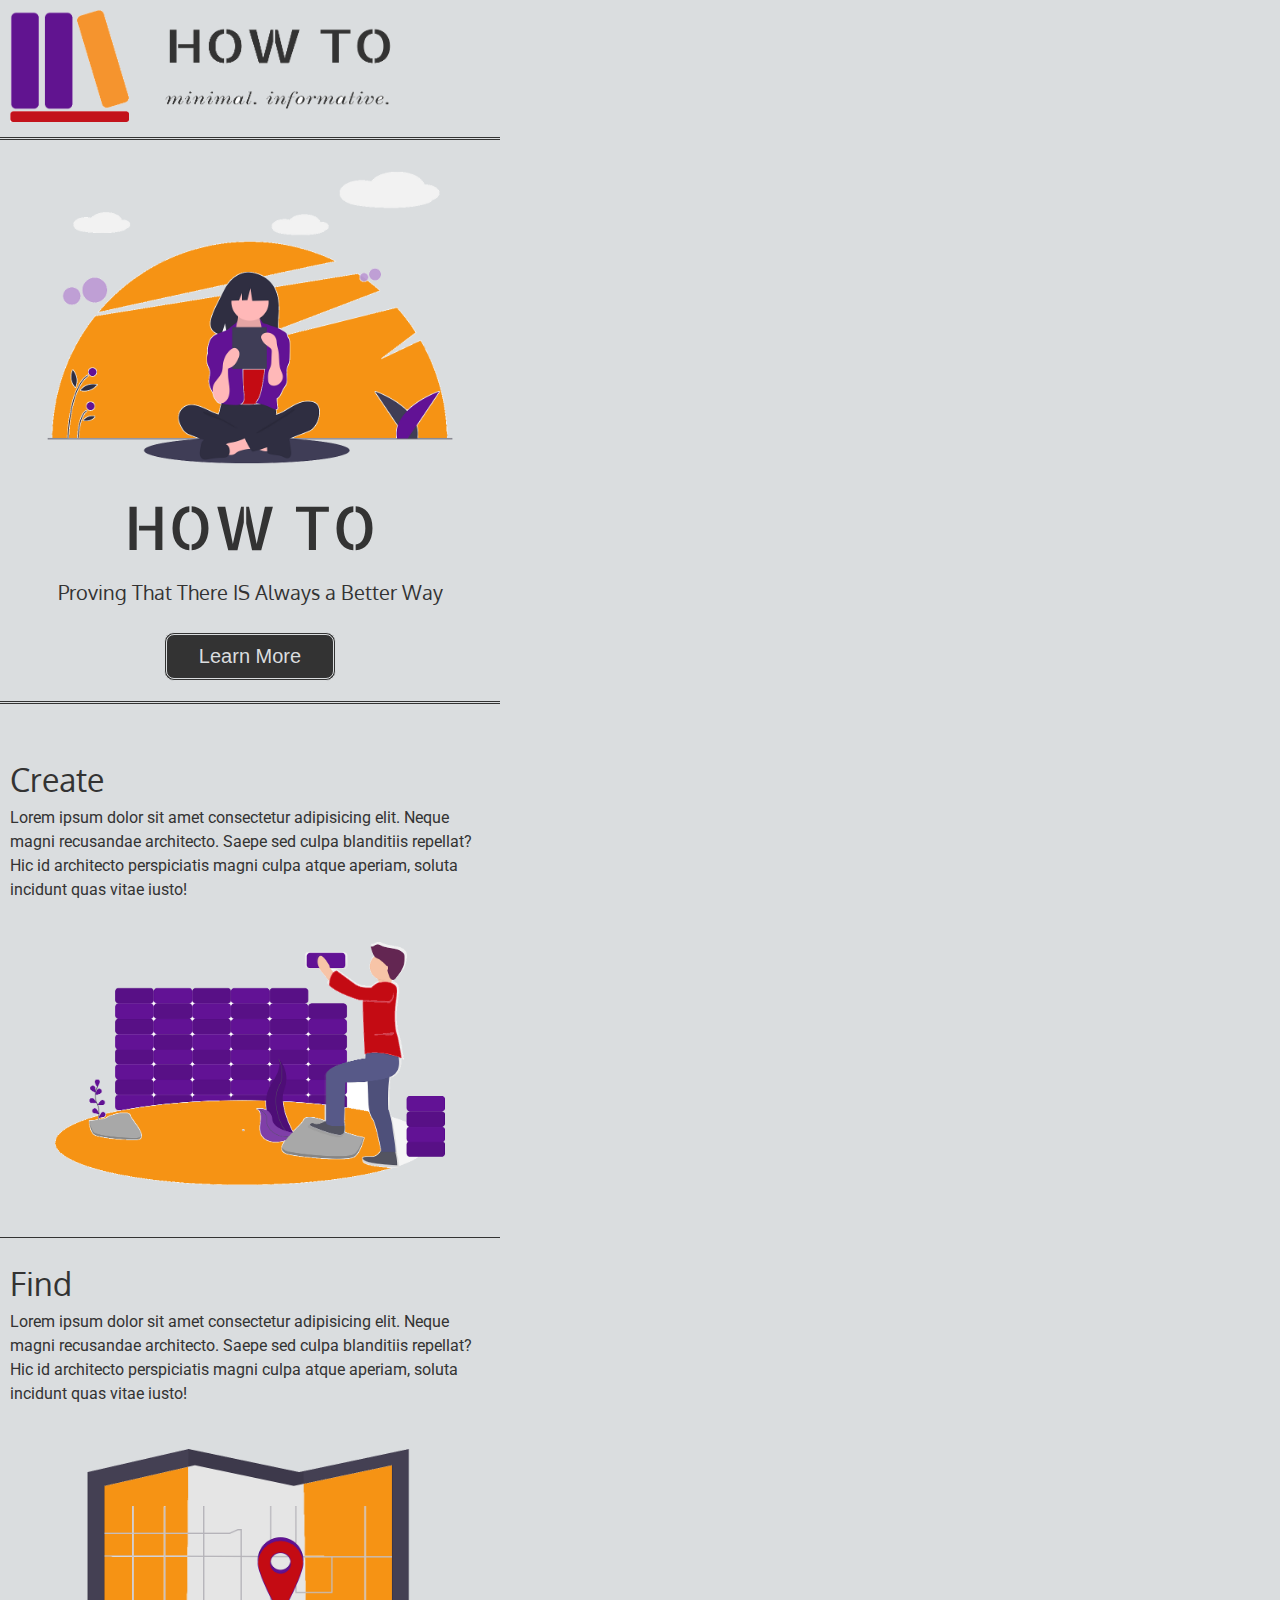
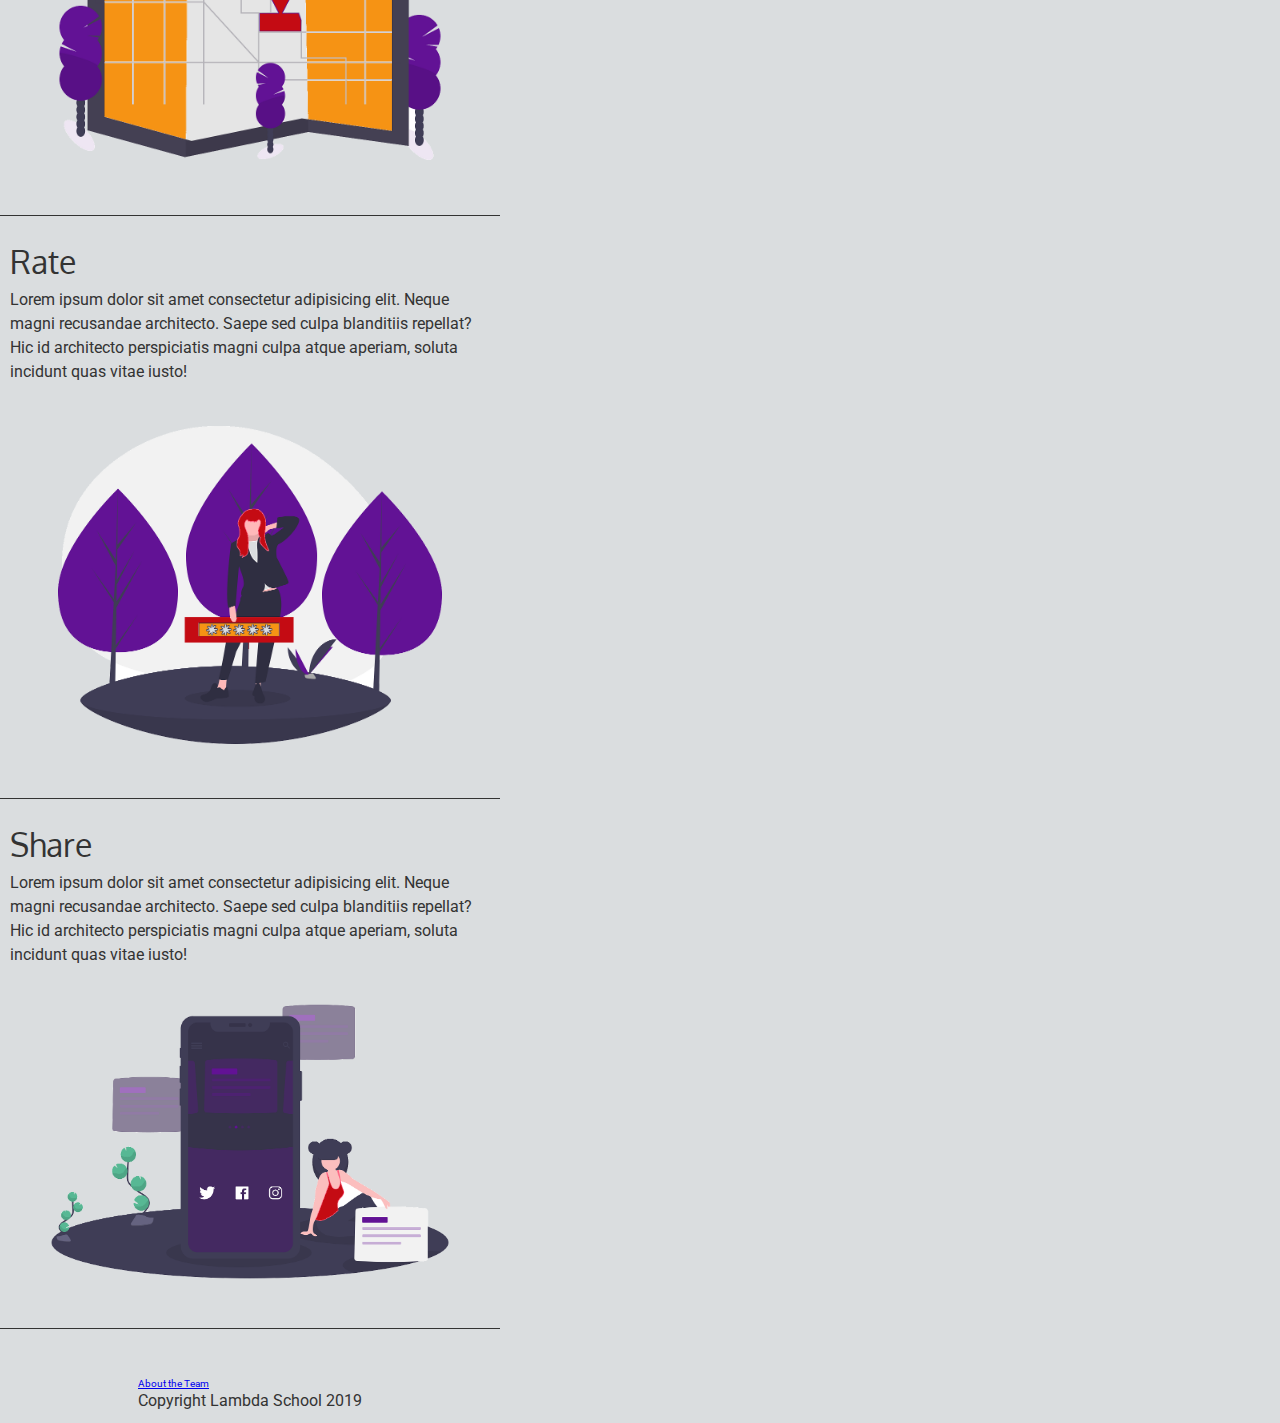
==== index.html @ 95d1538e "Styles added for home-page on mobile" ====
<!DOCTYPE html>
<html lang="en">
    <head>
    <!--General-->
    <meta charset="utf-8">
    <title>This is How To</title>
    <meta name="description" content>
    <meta name="author" content>
    <!--Media-->
    <meta name="viewport" content="width=device-width, initial-scale=1">
    <!--Fonts and Icons-->
    <link href="https://fonts.googleapis.com/css?family=Oxygen&display=swap" rel="stylesheet">
    <link href="https://fonts.googleapis.com/css?family=Roboto&display=swap" rel="stylesheet">
    <link href="https://fonts.googleapis.com/css?family=Allerta+Stencil&display=swap" rel="stylesheet">
    <link rel="stylesheet" href="https://use.fontawesome.com/releases/v5.7.0/css/all.css" integrity="sha384-lZN37f5QGtY3VHgisS14W3ExzMWZxybE1SJSEsQp9S+oqd12jhcu+A56Ebc1zFSJ" crossorigin="anonymous">
    <!--CSS-->
    <link rel="stylesheet" type="text/css" media="screen" href="CSS/index.css">
    <!--JavaScript-->
    <script src="Header/header.js" async></script>
    <script src="Footer/footer.js" async></script>
    <script src="Home-Page/home-page.js" async></script>
    </head>
    <body>
        <div class="container">
                <header>
                    <div class="nav-opener">
                        <img class="logo" src="Assets/HowTo Logo.png" alt="Header Logo">
                        <i class="fas fa-caret-down"></i>
                        <i class="fas fa-caret-up"></i>
                    </div>
                    <nav>
                        <a class="nav-link about-link" href="about.html">About</a>
                        <a class="nav-link log-in-link button" href="#">Log In</a>
                    </nav>
                </header>  
                <div class="cta-body">
                    <img class="background-img" src ="Assets/undraw_reading_0re1.png" alt="Main Image">
                    <div class="cta-content">
                        <h1>HOW TO</h1>
                        <h3>Proving That There IS Always a Better Way</h3>
                        <button class="cta-button">Learn More</button>
                    </div>
                </div>
                <section class="main-content">
                    <div class="info create">
                        <h2>Create</h2>
                        <p>Lorem ipsum dolor sit amet consectetur adipisicing elit. Neque magni recusandae architecto. 
                            Saepe sed culpa blanditiis repellat? Hic id architecto perspiciatis magni culpa atque aperiam, soluta incidunt quas vitae iusto!</p>
                        <img class="create-img" src="Assets/undraw_building_blocks_n0nc (1).png" alt="Create Image">
                    </div>
                    <div class="info find">
                        <h2>Find</h2>
                        <p>Lorem ipsum dolor sit amet consectetur adipisicing elit. Neque magni recusandae architecto. 
                            Saepe sed culpa blanditiis repellat? Hic id architecto perspiciatis magni culpa atque aperiam, soluta incidunt quas vitae iusto!</p>
                        <img class="find-img" src="Assets/undraw_map_1r69.png" alt="Find Image">
                    </div>
                    <div class="info rate">
                        <h2>Rate</h2>
                        <p>Lorem ipsum dolor sit amet consectetur adipisicing elit. Neque magni recusandae architecto. 
                            Saepe sed culpa blanditiis repellat? Hic id architecto perspiciatis magni culpa atque aperiam, soluta incidunt quas vitae iusto!</p>
                        <img class="rate-img" src="Assets/undraw_my_password_d6kg.png" alt="Rate Image">
                    </div>
                    <div class="info share">
                        <h2>Share</h2>
                        <p>Lorem ipsum dolor sit amet consectetur adipisicing elit. Neque magni recusandae architecto. 
                            Saepe sed culpa blanditiis repellat? Hic id architecto perspiciatis magni culpa atque aperiam, soluta incidunt quas vitae iusto!</p>
                        <img class="share-img" src="Assets/undraw_social_share_algy.png" alt="Share Image">
                    </div>
                </section>
                <footer>
                    <a class="footer-link" href="about.html">About the Team</a>
                    <p>Copyright Lambda School 2019</p>
                </footer>
        </div>
    </body>
</html>
---- CSS/index.css ----
/* http://meyerweb.com/eric/tools/css/reset/ 
   v2.0 | 20110126
   License: none (public domain)
*/
html,
body,
div,
span,
applet,
object,
iframe,
h1,
h2,
h3,
h4,
h5,
h6,
p,
blockquote,
pre,
a,
abbr,
acronym,
address,
big,
cite,
code,
del,
dfn,
em,
img,
ins,
kbd,
q,
s,
samp,
small,
strike,
strong,
sub,
sup,
tt,
var,
b,
u,
i,
center,
dl,
dt,
dd,
ol,
ul,
li,
fieldset,
form,
label,
legend,
table,
caption,
tbody,
tfoot,
thead,
tr,
th,
td,
article,
aside,
canvas,
details,
embed,
figure,
figcaption,
footer,
header,
hgroup,
menu,
nav,
output,
ruby,
section,
summary,
time,
mark,
audio,
video {
  margin: 0;
  padding: 0;
  border: 0;
  font-size: 100%;
  font: inherit;
  vertical-align: baseline;
}
/* HTML5 display-role reset for older browsers */
article,
aside,
details,
figcaption,
figure,
footer,
header,
hgroup,
menu,
nav,
section {
  display: block;
}
body {
  line-height: 1;
}
ol,
ul {
  list-style: none;
}
blockquote,
q {
  quotes: none;
}
blockquote:before,
blockquote:after,
q:before,
q:after {
  content: '';
  content: none;
}
table {
  border-collapse: collapse;
  border-spacing: 0;
}
.container {
  max-width: 500px;
  width: 100%;
  display: flex;
  justify-content: center;
  align-items: center;
  flex-flow: column nowrap;
  position: relative;
}
.container .cta-body {
  background-image: url(undraw_reading_0re1.png);
  background-repeat: no-repeat;
  background-position: right top;
  background-attachment: fixed;
}
.container .cta-body .background-img {
  width: 100%;
}
.container .cta-body .cta-content {
  display: flex;
  justify-content: center;
  align-items: center;
  flex-flow: column nowrap;
  padding-bottom: 20px;
  border-bottom: 3px double #333333;
}
.container .cta-body .cta-content h1 {
  padding-top: 0px;
  padding-bottom: 20px;
}
.container .cta-body .cta-content h3 {
  padding-top: 5px;
  padding-bottom: 30px;
}
.container .cta-body .cta-content .cta-button {
  background-color: #333333;
  color: #dadddf;
  border: 3px double #dadddf;
  border-radius: 10px;
  padding: 10px 32px;
  text-align: center;
  text-decoration: none;
  font-size: 2rem;
  -webkit-transition-duration: 0.4s;
  /* Safari */
  transition-duration: 0.4s;
  cursor: pointer;
}
.container .cta-body .cta-content .cta-button:hover {
  background-color: #dadddf;
  color: #333333;
  border: 3px double #333333;
}
.container .main-content {
  padding-top: 30px;
  padding-bottom: 50px;
}
.container .main-content .info {
  width: 100%;
  padding-left: 10px;
  padding-right: 10px;
  padding-top: 30px;
  padding-bottom: 20px;
  border-bottom: 1px solid #333333;
}
header {
  flex-flow: row nowrap;
  padding-top: 10px;
  padding-bottom: 5px;
  padding-left: 10px;
  padding-right: 10px;
  border-bottom: 3px double #333333;
}
header .nav-opener {
  padding-bottom: 5px;
}
header .nav-opener .logo {
  width: 80%;
}
header .nav-opener i {
  font-size: 3rem;
  position: relative;
  top: 5px;
  left: 10%;
  cursor: pointer;
}
header .nav-opener .fa-caret-up {
  display: none;
}
header .nav-opener .fa-caret-up--open {
  display: inline-block;
}
header .nav-link {
  display: none;
}
header .nav-link--open {
  display: flex;
  justify-content: center;
  align-items: center;
  flex-flow: column nowrap;
  width: 100%;
  margin: 0 auto;
  text-decoration: none;
  font-size: 2rem;
  padding-top: 10px;
  padding-bottom: 10px;
  border-top: 3px double #333333;
}
header .about-link {
  margin-top: 5px;
}
* {
  box-sizing: border-box;
}
html {
  font-size: 62.5%;
}
html,
body {
  font-family: 'Roboto', sans-serif;
  background-color: #dadddf;
  color: #333333;
}
h1 {
  font-family: 'Allerta Stencil', sans-serif;
}
h2,
h3,
h4,
h5 {
  font-family: 'Oxygen', sans-serif;
}
h1 {
  font-size: 6rem;
}
h2 {
  font-size: 3.2rem;
  padding-bottom: 10px;
}
h3 {
  font-size: 2rem;
}
h4 {
  font-size: 2.5rem;
  padding-bottom: 10px;
}
p {
  line-height: 1.5;
  font-size: 1.6rem;
  padding-bottom: 10px;
}
img {
  max-width: 100%;
  height: auto;
}
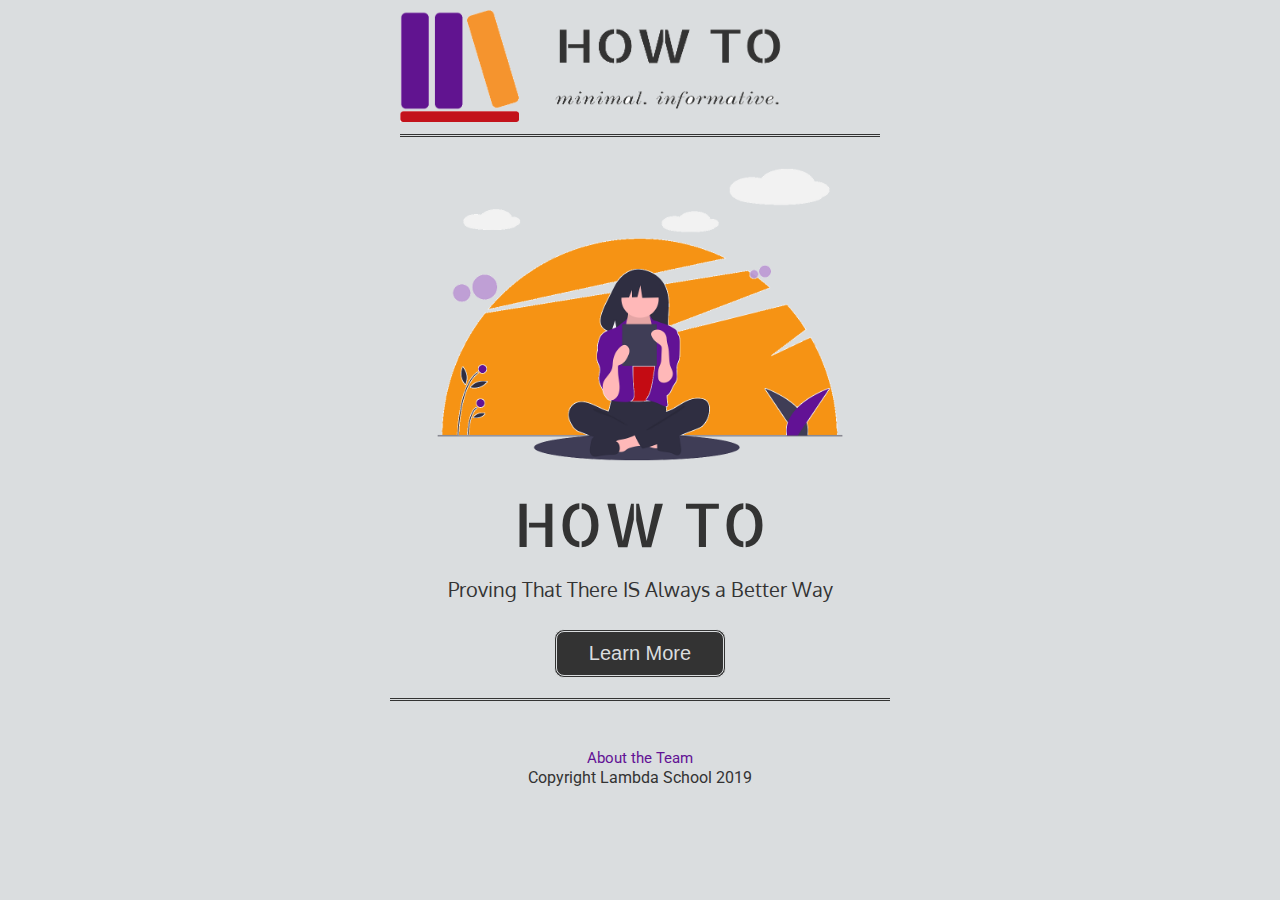
==== commit 847884ee: "button functionality" ====
--- a/index.html
+++ b/index.html
@@ -25,12 +25,12 @@
                 <header>
                     <div class="nav-opener">
                         <img class="logo" src="Assets/HowTo Logo.png" alt="Header Logo">
-                        <i class="fas fa-caret-down"></i>
+                        <i class="fas fa-caret-down caret-open"></i>
                         <i class="fas fa-caret-up"></i>
                     </div>
                     <nav>
                         <a class="nav-link about-link" href="about.html">About</a>
-                        <a class="nav-link log-in-link button" href="#">Log In</a>
+                        <a class="nav-link log-in-link button" href="https://tender-lamarr-7c3eda.netlify.com/">Log In</a>
                     </nav>
                 </header>  
                 <div class="cta-body">
--- a/CSS/index.css
+++ b/CSS/index.css
@@ -128,12 +128,12 @@
 }
 .container {
   max-width: 500px;
-  width: 100%;
+  width: 96%;
   display: flex;
   justify-content: center;
   align-items: center;
   flex-flow: column nowrap;
-  position: relative;
+  margin: 0 auto;
 }
 .container .cta-body {
   background-image: url(undraw_reading_0re1.png);
@@ -180,10 +180,17 @@
   border: 3px double #333333;
 }
 .container .main-content {
+  display: none;
+}
+.container .main-content--open {
+  display: flex;
+  justify-content: center;
+  align-items: center;
+  flex-flow: column wrap;
   padding-top: 30px;
   padding-bottom: 50px;
 }
-.container .main-content .info {
+.container .main-content--open .info {
   width: 100%;
   padding-left: 10px;
   padding-right: 10px;
@@ -191,16 +198,78 @@
   padding-bottom: 20px;
   border-bottom: 1px solid #333333;
 }
+.team-list {
+  display: flex;
+  justify-content: center;
+  align-items: center;
+  flex-flow: row wrap;
+  max-width: 500px;
+  width: 96%;
+  padding-bottom: 50px;
+}
+.team-list .development {
+  padding-top: 20px;
+  padding-bottom: 20px;
+}
+.team-list h2 {
+  text-align: center;
+  padding-bottom: 20px;
+  border-bottom: 3px double #333333;
+  margin-bottom: 20px;
+}
+.team-list .team-member {
+  display: flex;
+  justify-content: center;
+  align-items: center;
+  flex-flow: row nowrap;
+  padding-top: 20px;
+  padding-bottom: 20px;
+  border-bottom: 1px solid #333333;
+}
+.team-list .team-member .profile-text {
+  display: flex;
+  justify-content: center;
+  align-items: center;
+  flex-flow: row wrap;
+  width: 70%;
+}
+.team-list .team-member .profile-text h4,
+.team-list .team-member .profile-text p {
+  display: flex;
+  justify-content: center;
+  align-items: center;
+}
+.team-list .team-member .profile-pic {
+  width: 30%;
+  padding-top: 10px;
+  padding-bottom: 10px;
+  padding-left: 10px;
+  padding-right: 10px;
+  justify-content: flex-start;
+}
+.team-list .team-member p {
+  width: 75%;
+}
+.team-list .andy-profile {
+  border-bottom: 3px double #333333;
+}
+.team-list .git-link {
+  font-size: 4rem;
+  position: relative;
+  bottom: 30px;
+  left: 5%;
+  padding-right: 10px;
+}
 header {
   flex-flow: row nowrap;
   padding-top: 10px;
-  padding-bottom: 5px;
-  padding-left: 10px;
-  padding-right: 10px;
+  padding-bottom: 0px;
+  margin-left: 10px;
+  margin-right: 10px;
   border-bottom: 3px double #333333;
 }
 header .nav-opener {
-  padding-bottom: 5px;
+  padding-bottom: 10px;
 }
 header .nav-opener .logo {
   width: 80%;
@@ -215,7 +284,10 @@
 header .nav-opener .fa-caret-up {
   display: none;
 }
-header .nav-opener .fa-caret-up--open {
+header .nav-opener .fa-caret-down {
+  display: none;
+}
+header .nav-opener .caret-open {
   display: inline-block;
 }
 header .nav-link {
@@ -234,8 +306,17 @@
   padding-bottom: 10px;
   border-top: 3px double #333333;
 }
-header .about-link {
-  margin-top: 5px;
+footer {
+  display: flex;
+  justify-content: center;
+  align-items: center;
+  flex-flow: column nowrap;
+  margin-top: 50px;
+}
+footer .footer-link {
+  font-size: 1.5rem;
+  text-decoration: none;
+  color: #621295;
 }
 * {
   box-sizing: border-box;
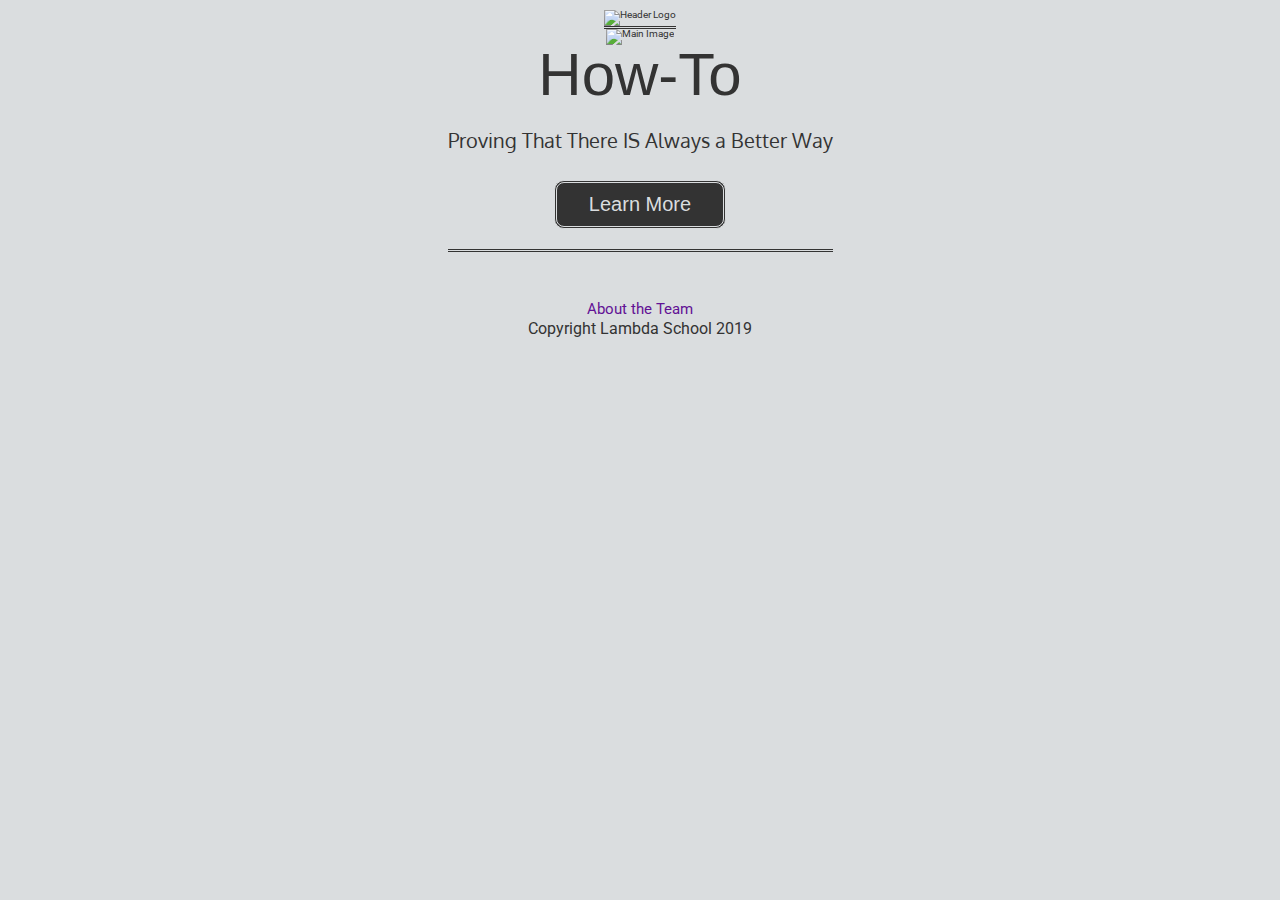
==== commit b3327196: "Merge pull request #1 from howto-pmltr/levi-thomas" ====
--- a/index.html
+++ b/index.html
@@ -3,7 +3,7 @@
     <head>
     <!--General-->
     <meta charset="utf-8">
-    <title>This is How To</title>
+    <title>This is How-To</title>
     <meta name="description" content>
     <meta name="author" content>
     <!--Media-->
@@ -11,7 +11,6 @@
     <!--Fonts and Icons-->
     <link href="https://fonts.googleapis.com/css?family=Oxygen&display=swap" rel="stylesheet">
     <link href="https://fonts.googleapis.com/css?family=Roboto&display=swap" rel="stylesheet">
-    <link href="https://fonts.googleapis.com/css?family=Allerta+Stencil&display=swap" rel="stylesheet">
     <link rel="stylesheet" href="https://use.fontawesome.com/releases/v5.7.0/css/all.css" integrity="sha384-lZN37f5QGtY3VHgisS14W3ExzMWZxybE1SJSEsQp9S+oqd12jhcu+A56Ebc1zFSJ" crossorigin="anonymous">
     <!--CSS-->
     <link rel="stylesheet" type="text/css" media="screen" href="CSS/index.css">
@@ -23,48 +22,44 @@
     <body>
         <div class="container">
                 <header>
-                    <div class="nav-opener">
-                        <img class="logo" src="Assets/HowTo Logo.png" alt="Header Logo">
-                        <i class="fas fa-caret-down caret-open"></i>
-                        <i class="fas fa-caret-up"></i>
-                    </div>
+                        <img class="logo" src="#" alt="Header Logo">
                     <nav>
-                        <a class="nav-link about-link" href="about.html">About</a>
-                        <a class="nav-link log-in-link button" href="https://tender-lamarr-7c3eda.netlify.com/">Log In</a>
+                        <a class="nav-link" href="about.html">About</a>
+                        <a class="nav-link button" href="#">Log In</a>
                     </nav>
                 </header>  
+                <img class="background-img" src ="#" alt="Main Image">
                 <div class="cta-body">
-                    <img class="background-img" src ="Assets/undraw_reading_0re1.png" alt="Main Image">
                     <div class="cta-content">
-                        <h1>HOW TO</h1>
+                        <h1>How-To</h1>
                         <h3>Proving That There IS Always a Better Way</h3>
                         <button class="cta-button">Learn More</button>
                     </div>
                 </div>
                 <section class="main-content">
-                    <div class="info create">
+                    <div class="create">
                         <h2>Create</h2>
                         <p>Lorem ipsum dolor sit amet consectetur adipisicing elit. Neque magni recusandae architecto. 
                             Saepe sed culpa blanditiis repellat? Hic id architecto perspiciatis magni culpa atque aperiam, soluta incidunt quas vitae iusto!</p>
-                        <img class="create-img" src="Assets/undraw_building_blocks_n0nc (1).png" alt="Create Image">
+                        <img class="create-img" src="#" alt="Create Image">
                     </div>
-                    <div class="info find">
+                    <div class="find">
                         <h2>Find</h2>
                         <p>Lorem ipsum dolor sit amet consectetur adipisicing elit. Neque magni recusandae architecto. 
                             Saepe sed culpa blanditiis repellat? Hic id architecto perspiciatis magni culpa atque aperiam, soluta incidunt quas vitae iusto!</p>
-                        <img class="find-img" src="Assets/undraw_map_1r69.png" alt="Find Image">
+                        <img class="find-img" src="#" alt="Find Image">
                     </div>
-                    <div class="info rate">
+                    <div class="rate">
                         <h2>Rate</h2>
                         <p>Lorem ipsum dolor sit amet consectetur adipisicing elit. Neque magni recusandae architecto. 
                             Saepe sed culpa blanditiis repellat? Hic id architecto perspiciatis magni culpa atque aperiam, soluta incidunt quas vitae iusto!</p>
-                        <img class="rate-img" src="Assets/undraw_my_password_d6kg.png" alt="Rate Image">
+                        <img class="rate-img" src="#" alt="Rate Image">
                     </div>
-                    <div class="info share">
+                    <div class="share">
                         <h2>Share</h2>
                         <p>Lorem ipsum dolor sit amet consectetur adipisicing elit. Neque magni recusandae architecto. 
                             Saepe sed culpa blanditiis repellat? Hic id architecto perspiciatis magni culpa atque aperiam, soluta incidunt quas vitae iusto!</p>
-                        <img class="share-img" src="Assets/undraw_social_share_algy.png" alt="Share Image">
+                        <img class="share-img" src="#" alt="Share Image">
                     </div>
                 </section>
                 <footer>
--- a/CSS/index.css
+++ b/CSS/index.css
@@ -215,11 +215,11 @@
   text-align: center;
   padding-bottom: 20px;
   border-bottom: 3px double #333333;
-  margin-bottom: 20px;
+  margin-bottom: 10px;
 }
 .team-list .team-member {
   display: flex;
-  justify-content: center;
+  justify-content: space-evenly;
   align-items: center;
   flex-flow: row nowrap;
   padding-top: 20px;
@@ -230,14 +230,8 @@
   display: flex;
   justify-content: center;
   align-items: center;
-  flex-flow: row wrap;
-  width: 70%;
-}
-.team-list .team-member .profile-text h4,
-.team-list .team-member .profile-text p {
-  display: flex;
-  justify-content: center;
-  align-items: center;
+  flex-flow: column wrap;
+  width: 60%;
 }
 .team-list .team-member .profile-pic {
   width: 30%;
@@ -247,18 +241,12 @@
   padding-right: 10px;
   justify-content: flex-start;
 }
-.team-list .team-member p {
-  width: 75%;
+.team-list .team-member .git-link {
+  font-size: 4rem;
+  padding-right: 10px;
 }
 .team-list .andy-profile {
   border-bottom: 3px double #333333;
-}
-.team-list .git-link {
-  font-size: 4rem;
-  position: relative;
-  bottom: 30px;
-  left: 5%;
-  padding-right: 10px;
 }
 header {
   flex-flow: row nowrap;
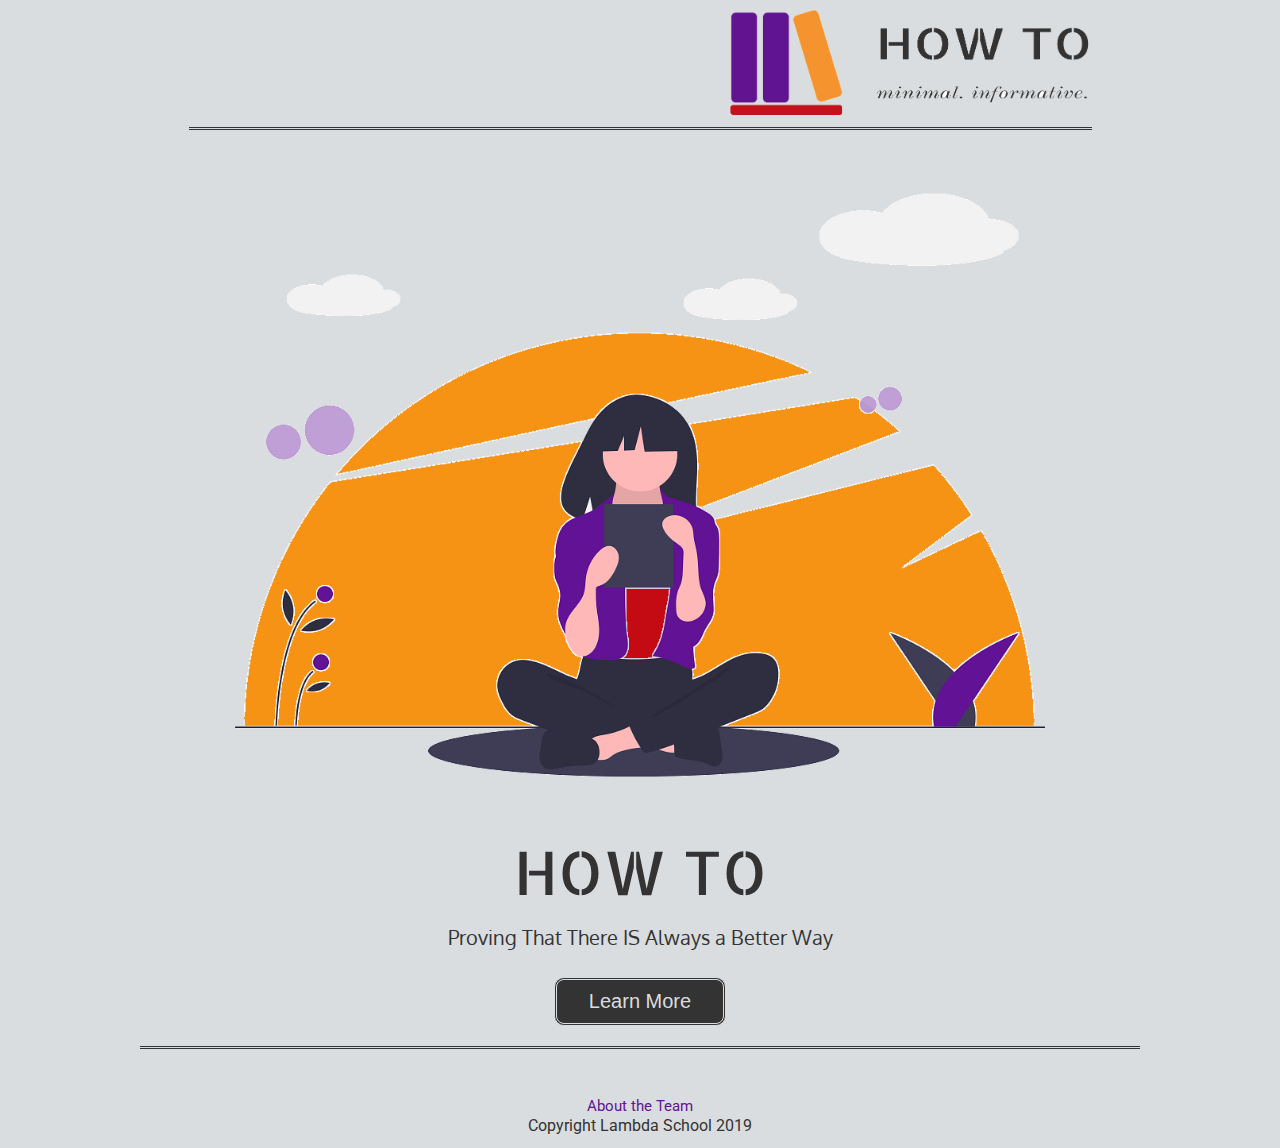
==== commit b3cfff26: "Desktop Queries added" ====
--- a/index.html
+++ b/index.html
@@ -3,7 +3,7 @@
     <head>
     <!--General-->
     <meta charset="utf-8">
-    <title>This is How-To</title>
+    <title>This is How To</title>
     <meta name="description" content>
     <meta name="author" content>
     <!--Media-->
@@ -11,6 +11,7 @@
     <!--Fonts and Icons-->
     <link href="https://fonts.googleapis.com/css?family=Oxygen&display=swap" rel="stylesheet">
     <link href="https://fonts.googleapis.com/css?family=Roboto&display=swap" rel="stylesheet">
+    <link href="https://fonts.googleapis.com/css?family=Allerta+Stencil&display=swap" rel="stylesheet">
     <link rel="stylesheet" href="https://use.fontawesome.com/releases/v5.7.0/css/all.css" integrity="sha384-lZN37f5QGtY3VHgisS14W3ExzMWZxybE1SJSEsQp9S+oqd12jhcu+A56Ebc1zFSJ" crossorigin="anonymous">
     <!--CSS-->
     <link rel="stylesheet" type="text/css" media="screen" href="CSS/index.css">
@@ -22,44 +23,63 @@
     <body>
         <div class="container">
                 <header>
-                        <img class="logo" src="#" alt="Header Logo">
+                    <div class="nav-opener">
+                        <a href="index.html"><img class="logo" src="Assets/HowTo Logo.png" alt="Header Logo"></a>
+                        <div class="header-icons">
+                        <i class="fas fa-bars "></i>
+                        <i class="fas fa-caret-down caret-open"></i>
+                        <i class="fas fa-caret-up"></i>
+                        </div>
+                    </div>
                     <nav>
-                        <a class="nav-link" href="about.html">About</a>
-                        <a class="nav-link button" href="#">Log In</a>
+                        <a class="nav-link about-link" href="about.html">About</a>
+                        <a class="nav-link log-in-link button" href="https://tender-lamarr-7c3eda.netlify.com/">Log In</a>
                     </nav>
                 </header>  
-                <img class="background-img" src ="#" alt="Main Image">
                 <div class="cta-body">
+                    <img class="background-img" src ="Assets/undraw_reading_0re1.png" alt="Main Image">
                     <div class="cta-content">
-                        <h1>How-To</h1>
+                        <h1>HOW TO</h1>
                         <h3>Proving That There IS Always a Better Way</h3>
                         <button class="cta-button">Learn More</button>
                     </div>
                 </div>
                 <section class="main-content">
-                    <div class="create">
+                    <div class="info create">
+                        <div class="info-text">
                         <h2>Create</h2>
                         <p>Lorem ipsum dolor sit amet consectetur adipisicing elit. Neque magni recusandae architecto. 
-                            Saepe sed culpa blanditiis repellat? Hic id architecto perspiciatis magni culpa atque aperiam, soluta incidunt quas vitae iusto!</p>
-                        <img class="create-img" src="#" alt="Create Image">
+                            Saepe sed culpa blanditiis repellat? Hic id architecto perspiciatis magni culpa atque aperiam, 
+                            soluta incidunt quas vitae iusto!</p>
+                        </div>
+                        <img class="create-img" src="Assets/undraw_building_blocks_n0nc (1).png" alt="Create Image">
                     </div>
-                    <div class="find">
+                    <div class="info find">
+                        <div class="info-text">
                         <h2>Find</h2>
                         <p>Lorem ipsum dolor sit amet consectetur adipisicing elit. Neque magni recusandae architecto. 
-                            Saepe sed culpa blanditiis repellat? Hic id architecto perspiciatis magni culpa atque aperiam, soluta incidunt quas vitae iusto!</p>
-                        <img class="find-img" src="#" alt="Find Image">
+                            Saepe sed culpa blanditiis repellat? Hic id architecto perspiciatis magni culpa atque aperiam, 
+                            soluta incidunt quas vitae iusto!</p>
+                        </div>
+                        <img class="find-img" src="Assets/undraw_map_1r69.png" alt="Find Image">
                     </div>
-                    <div class="rate">
+                    <div class="info rate">
+                        <div class="info-text">
                         <h2>Rate</h2>
                         <p>Lorem ipsum dolor sit amet consectetur adipisicing elit. Neque magni recusandae architecto. 
-                            Saepe sed culpa blanditiis repellat? Hic id architecto perspiciatis magni culpa atque aperiam, soluta incidunt quas vitae iusto!</p>
-                        <img class="rate-img" src="#" alt="Rate Image">
+                            Saepe sed culpa blanditiis repellat? Hic id architecto perspiciatis magni culpa atque aperiam, 
+                            soluta incidunt quas vitae iusto!</p>
+                        </div>
+                        <img class="rate-img" src="Assets/undraw_my_password_d6kg.png" alt="Rate Image">
                     </div>
-                    <div class="share">
+                    <div class="info share">
+                        <div class="info-text">
                         <h2>Share</h2>
                         <p>Lorem ipsum dolor sit amet consectetur adipisicing elit. Neque magni recusandae architecto. 
-                            Saepe sed culpa blanditiis repellat? Hic id architecto perspiciatis magni culpa atque aperiam, soluta incidunt quas vitae iusto!</p>
-                        <img class="share-img" src="#" alt="Share Image">
+                            Saepe sed culpa blanditiis repellat? Hic id architecto perspiciatis magni culpa atque aperiam, 
+                            soluta incidunt quas vitae iusto!</p>
+                        </div>
+                        <img class="share-img" src="Assets/undraw_social_share_algy.png" alt="Share Image">
                     </div>
                 </section>
                 <footer>
--- a/CSS/index.css
+++ b/CSS/index.css
@@ -135,6 +135,12 @@
   flex-flow: column nowrap;
   margin: 0 auto;
 }
+@media (min-width: 800px) {
+  .container {
+    max-width: 1000px;
+    width: 96%;
+  }
+}
 .container .cta-body {
   background-image: url(undraw_reading_0re1.png);
   background-repeat: no-repeat;
@@ -198,6 +204,30 @@
   padding-bottom: 20px;
   border-bottom: 1px solid #333333;
 }
+@media (min-width: 800px) {
+  .container .main-content--open .info {
+    display: flex;
+    justify-content: space-evenly;
+    align-items: center;
+    flex-flow: row nowrap;
+  }
+  .container .main-content--open .info img {
+    width: 50%;
+  }
+}
+@media (min-width: 800px) {
+  .container .main-content--open {
+    flex-flow: row wrap;
+  }
+  .container .main-content--open .find,
+  .container .main-content--open .share {
+    flex-direction: row-reverse;
+  }
+  .container .main-content--open h2,
+  .container .main-content--open p {
+    text-align: center;
+  }
+}
 .team-list {
   display: flex;
   justify-content: center;
@@ -207,6 +237,16 @@
   width: 96%;
   padding-bottom: 50px;
 }
+@media (min-width: 800px) {
+  .team-list {
+    max-width: 1000px;
+    width: 96%;
+    display: flex;
+    justify-content: space-evenly;
+    align-items: center;
+    flex-flow: row nowrap;
+  }
+}
 .team-list .development {
   padding-top: 20px;
   padding-bottom: 20px;
@@ -248,8 +288,16 @@
 .team-list .andy-profile {
   border-bottom: 3px double #333333;
 }
+@media (min-width: 800px) {
+  .team-list .andy-profile {
+    border-bottom: 1px solid #333333;
+  }
+}
 header {
-  flex-flow: row nowrap;
+  display: flex;
+  justify-content: center;
+  align-items: center;
+  flex-flow: column nowrap;
   padding-top: 10px;
   padding-bottom: 0px;
   margin-left: 10px;
@@ -258,16 +306,58 @@
 }
 header .nav-opener {
   padding-bottom: 10px;
+  display: flex;
+  justify-content: space-evenly;
+  align-items: center;
+  flex-flow: row nowrap;
+}
+@media (min-width: 800px) {
+  header .nav-opener {
+    display: flex;
+    justify-content: space-between;
+    align-items: center;
+    flex-direction: row-reverse;
+  }
+}
+@media (min-width: 800px) {
+  header .nav-opener a {
+    width: 40%;
+  }
 }
 header .nav-opener .logo {
   width: 80%;
 }
+@media (min-width: 800px) {
+  header .nav-opener .logo {
+    width: 100%;
+    align-self: flex-start;
+  }
+}
 header .nav-opener i {
-  font-size: 3rem;
-  position: relative;
-  top: 5px;
-  left: 10%;
+  font-size: 3.5rem;
+  display: flex;
+  justify-content: space-evenly;
+  align-items: center;
+  flex-flow: row nowrap;
   cursor: pointer;
+}
+@media (min-width: 800px) {
+  header .nav-opener .header-icons {
+    display: flex;
+    justify-content: center;
+    align-items: center;
+    flex-flow: column wrap;
+    padding-left: 5%;
+    padding-top: 20px;
+  }
+}
+header .nav-opener .fa-bars {
+  display: none;
+}
+@media (min-width: 800px) {
+  header .nav-opener .fa-bars {
+    display: flex;
+  }
 }
 header .nav-opener .fa-caret-up {
   display: none;
@@ -276,16 +366,26 @@
   display: none;
 }
 header .nav-opener .caret-open {
-  display: inline-block;
-}
-header .nav-link {
+  display: flex;
+}
+header nav {
+  max-width: 500px;
+  width: 100%;
+}
+@media (min-width: 800px) {
+  header nav {
+    max-width: 1000px;
+    width: 100%;
+  }
+}
+header nav .nav-link {
   display: none;
 }
-header .nav-link--open {
-  display: flex;
-  justify-content: center;
-  align-items: center;
-  flex-flow: column nowrap;
+header nav .nav-link--open {
+  display: flex;
+  justify-content: space-evenly;
+  align-items: center;
+  flex-flow: column wrap;
   width: 100%;
   margin: 0 auto;
   text-decoration: none;
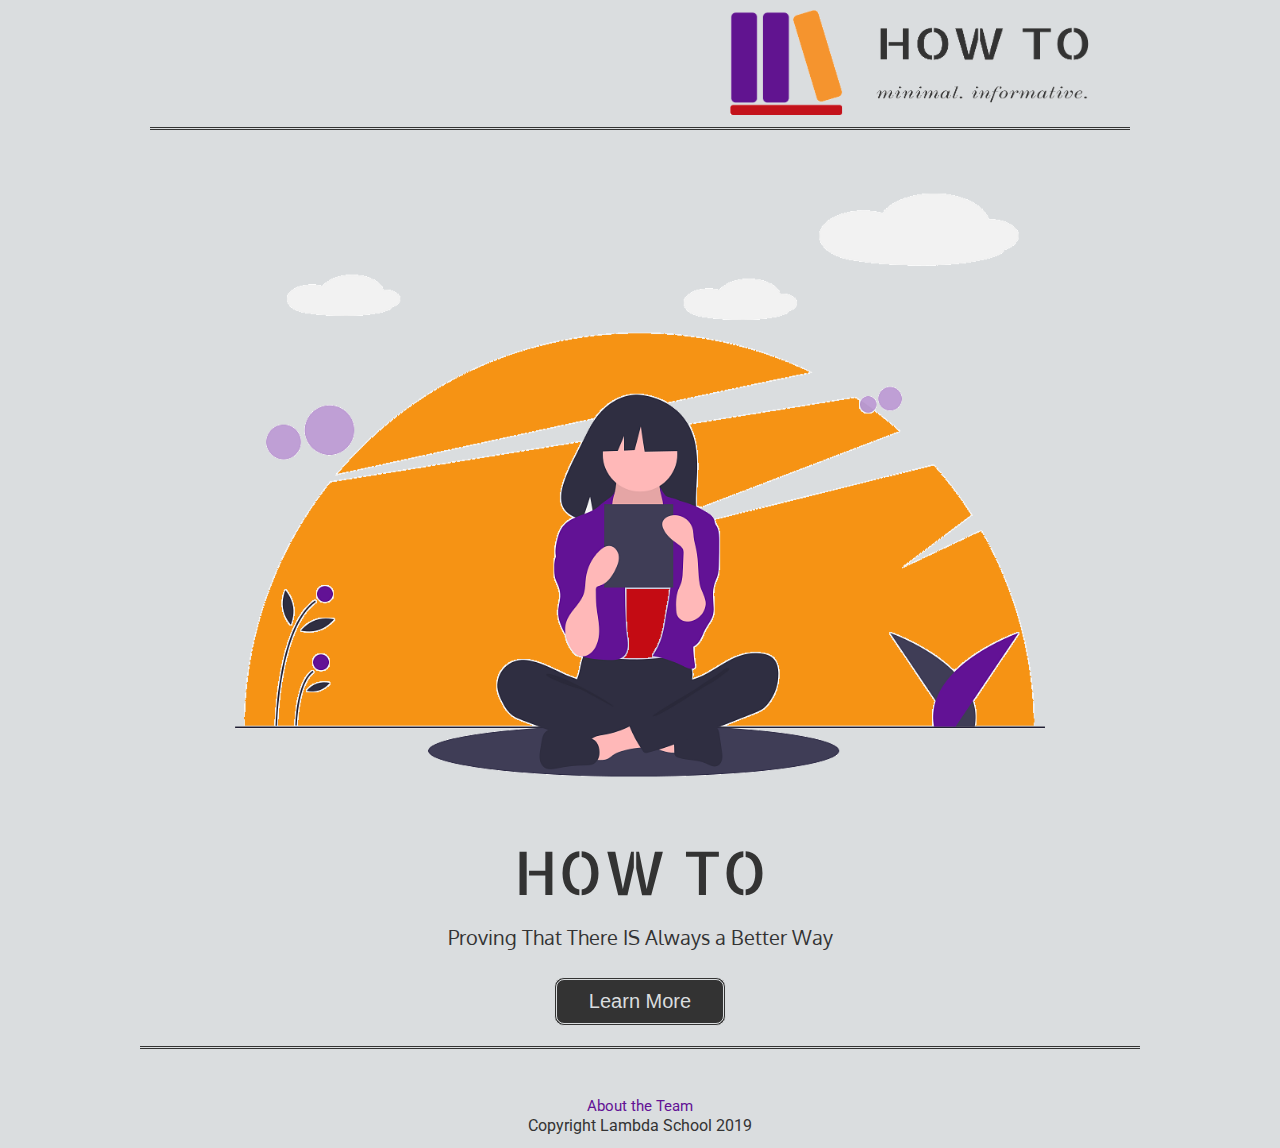
==== commit b6d54bc3: "all Styles and Desktop Queries complete" ====
--- a/index.html
+++ b/index.html
@@ -26,9 +26,11 @@
                     <div class="nav-opener">
                         <a href="index.html"><img class="logo" src="Assets/HowTo Logo.png" alt="Header Logo"></a>
                         <div class="header-icons">
-                        <i class="fas fa-bars "></i>
+                        <i class="fas fa-bars"></i>
+                        <div id="shown-icon">
                         <i class="fas fa-caret-down caret-open"></i>
                         <i class="fas fa-caret-up"></i>
+                        </div>
                         </div>
                     </div>
                     <nav>
@@ -48,36 +50,39 @@
                     <div class="info create">
                         <div class="info-text">
                         <h2>Create</h2>
-                        <p>Lorem ipsum dolor sit amet consectetur adipisicing elit. Neque magni recusandae architecto. 
-                            Saepe sed culpa blanditiis repellat? Hic id architecto perspiciatis magni culpa atque aperiam, 
-                            soluta incidunt quas vitae iusto!</p>
+                        <p>How To gives users the ability to create in-depth guides that allow them to share their
+                            knowledge or exerpertise on a given subject with those who are less familiar with it. This allows
+                            all members of our user base to become more well-rounded and efficient!
+                        </p>
                         </div>
                         <img class="create-img" src="Assets/undraw_building_blocks_n0nc (1).png" alt="Create Image">
                     </div>
                     <div class="info find">
                         <div class="info-text">
                         <h2>Find</h2>
-                        <p>Lorem ipsum dolor sit amet consectetur adipisicing elit. Neque magni recusandae architecto. 
-                            Saepe sed culpa blanditiis repellat? Hic id architecto perspiciatis magni culpa atque aperiam, 
-                            soluta incidunt quas vitae iusto!</p>
+                        <p>How To's search function allows you to find multiple guides on a number of subjects! You 
+                        can filter by tags, ratings, publishing date, or even by the name of trusted users whose guides 
+                        you have used before!
+                        </p>
                         </div>
                         <img class="find-img" src="Assets/undraw_map_1r69.png" alt="Find Image">
                     </div>
                     <div class="info rate">
                         <div class="info-text">
                         <h2>Rate</h2>
-                        <p>Lorem ipsum dolor sit amet consectetur adipisicing elit. Neque magni recusandae architecto. 
-                            Saepe sed culpa blanditiis repellat? Hic id architecto perspiciatis magni culpa atque aperiam, 
-                            soluta incidunt quas vitae iusto!</p>
+                        <p>How To utilizes a simple 5-star rating system so that users can give feedback, and know which 
+                        guides are the best for any given task or topic. This allows you to learn from only the best of 
+                        the best!
+                        </p>
                         </div>
                         <img class="rate-img" src="Assets/undraw_my_password_d6kg.png" alt="Rate Image">
                     </div>
                     <div class="info share">
                         <div class="info-text">
                         <h2>Share</h2>
-                        <p>Lorem ipsum dolor sit amet consectetur adipisicing elit. Neque magni recusandae architecto. 
-                            Saepe sed culpa blanditiis repellat? Hic id architecto perspiciatis magni culpa atque aperiam, 
-                            soluta incidunt quas vitae iusto!</p>
+                        <p>How To also allows users to share their favorite guides on their social media so that their 
+                        friends and followers can also have the power of information right at their fingertips!
+                        </p>
                         </div>
                         <img class="share-img" src="Assets/undraw_social_share_algy.png" alt="Share Image">
                     </div>
--- a/CSS/index.css
+++ b/CSS/index.css
@@ -146,6 +146,7 @@
   background-repeat: no-repeat;
   background-position: right top;
   background-attachment: fixed;
+  animation: fadein 4s;
 }
 .container .cta-body .background-img {
   width: 100%;
@@ -240,9 +241,9 @@
 @media (min-width: 800px) {
   .team-list {
     max-width: 1000px;
-    width: 96%;
+    width: 98%;
     display: flex;
-    justify-content: space-evenly;
+    justify-content: center;
     align-items: center;
     flex-flow: row nowrap;
   }
@@ -251,12 +252,46 @@
   padding-top: 20px;
   padding-bottom: 20px;
 }
+@media (min-width: 800px) {
+  .team-list .development {
+    max-width: 500px;
+    width: 100%;
+    margin-left: 0px;
+    margin-right: 0px;
+    border-right: 3px double #333333;
+  }
+}
 .team-list h2 {
   text-align: center;
   padding-bottom: 20px;
   border-bottom: 3px double #333333;
   margin-bottom: 10px;
 }
+@media (min-width: 800px) {
+  .team-list h2 {
+    width: 100%;
+    margin-left: 0px;
+    margin-right: 0px;
+  }
+}
+.team-list .marketing {
+  padding-top: 0px;
+  padding-bottom: 20px;
+}
+@media (min-width: 800px) {
+  .team-list .marketing {
+    padding-top: 20px;
+    max-width: 500px;
+    width: 100%;
+    margin-left: 0px;
+    margin-right: 0px;
+  }
+}
+@media (min-width: 800px) {
+  .team-list .marketing .ui {
+    padding-right: 1px;
+  }
+}
 .team-list .team-member {
   display: flex;
   justify-content: space-evenly;
@@ -265,6 +300,14 @@
   padding-top: 20px;
   padding-bottom: 20px;
   border-bottom: 1px solid #333333;
+}
+@media (min-width: 800px) {
+  .team-list .team-member {
+    max-width: 500px;
+    width: 100%;
+    margin-left: 0px;
+    margin-right: 0px;
+  }
 }
 .team-list .team-member .profile-text {
   display: flex;
@@ -304,6 +347,11 @@
   margin-right: 10px;
   border-bottom: 3px double #333333;
 }
+@media (min-width: 800px) {
+  header {
+    width: 98%;
+  }
+}
 header .nav-opener {
   padding-bottom: 10px;
   display: flex;
@@ -363,7 +411,7 @@
   display: none;
 }
 header .nav-opener .fa-caret-down {
-  display: none;
+  display: flex;
 }
 header .nav-opener .caret-open {
   display: flex;
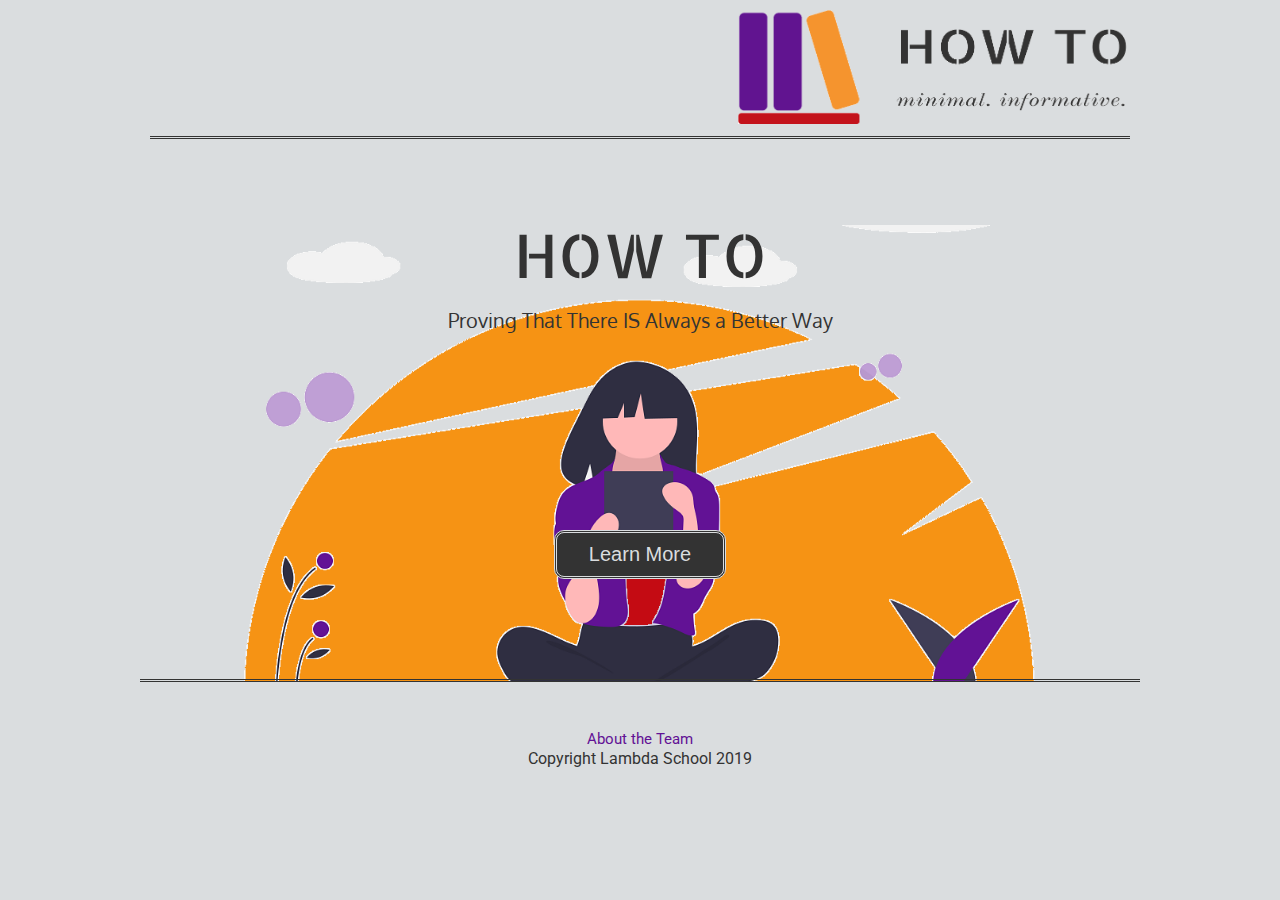
==== commit 2c12cd96: "Base Site complete (still needs a couple animation and some copy)" ====
--- a/index.html
+++ b/index.html
@@ -12,12 +12,12 @@
     <link href="https://fonts.googleapis.com/css?family=Oxygen&display=swap" rel="stylesheet">
     <link href="https://fonts.googleapis.com/css?family=Roboto&display=swap" rel="stylesheet">
     <link href="https://fonts.googleapis.com/css?family=Allerta+Stencil&display=swap" rel="stylesheet">
+    <link rel="shortcut icon" href="Assets/favicon.ico"/>
     <link rel="stylesheet" href="https://use.fontawesome.com/releases/v5.7.0/css/all.css" integrity="sha384-lZN37f5QGtY3VHgisS14W3ExzMWZxybE1SJSEsQp9S+oqd12jhcu+A56Ebc1zFSJ" crossorigin="anonymous">
     <!--CSS-->
     <link rel="stylesheet" type="text/css" media="screen" href="CSS/index.css">
     <!--JavaScript-->
     <script src="Header/header.js" async></script>
-    <script src="Footer/footer.js" async></script>
     <script src="Home-Page/home-page.js" async></script>
     </head>
     <body>
@@ -26,10 +26,10 @@
                     <div class="nav-opener">
                         <a href="index.html"><img class="logo" src="Assets/HowTo Logo.png" alt="Header Logo"></a>
                         <div class="header-icons">
+                        <div id="shown-icon">
                         <i class="fas fa-bars"></i>
-                        <div id="shown-icon">
-                        <i class="fas fa-caret-down caret-open"></i>
-                        <i class="fas fa-caret-up"></i>
+                        <i id="down-caretI" class="fas fa-caret-down caret-open"></i>
+                        <i id="up-caretI" class="fas fa-caret-up"></i>
                         </div>
                         </div>
                     </div>
@@ -39,7 +39,6 @@
                     </nav>
                 </header>  
                 <div class="cta-body">
-                    <img class="background-img" src ="Assets/undraw_reading_0re1.png" alt="Main Image">
                     <div class="cta-content">
                         <h1>HOW TO</h1>
                         <h3>Proving That There IS Always a Better Way</h3>
--- a/CSS/index.css
+++ b/CSS/index.css
@@ -134,6 +134,8 @@
   align-items: center;
   flex-flow: column nowrap;
   margin: 0 auto;
+  opacity: 0;
+  transition: opacity 2s linear;
 }
 @media (min-width: 800px) {
   .container {
@@ -142,22 +144,34 @@
   }
 }
 .container .cta-body {
-  background-image: url(undraw_reading_0re1.png);
+  max-width: 500px;
+  width: 98%;
+}
+@media (min-width: 800px) {
+  .container .cta-body {
+    max-width: 1000px;
+    width: 100%;
+  }
+}
+.container .cta-body .cta-content {
+  display: flex;
+  justify-content: center;
+  align-items: center;
+  flex-flow: column nowrap;
+  padding-bottom: 100px;
+  border-bottom: 3px double #333333;
+  background-image: url('../Assets/undraw_reading_0re1.png');
+  background-position: center;
   background-repeat: no-repeat;
-  background-position: right top;
-  background-attachment: fixed;
-  animation: fadein 4s;
-}
-.container .cta-body .background-img {
   width: 100%;
-}
-.container .cta-body .cta-content {
-  display: flex;
-  justify-content: center;
-  align-items: center;
-  flex-flow: column nowrap;
-  padding-bottom: 20px;
-  border-bottom: 3px double #333333;
+  background-size: cover;
+}
+@media (min-width: 800px) {
+  .container .cta-body .cta-content {
+    max-width: 1000px;
+    width: 100%;
+    height: auto;
+  }
 }
 .container .cta-body .cta-content h1 {
   padding-top: 0px;
@@ -165,7 +179,7 @@
 }
 .container .cta-body .cta-content h3 {
   padding-top: 5px;
-  padding-bottom: 30px;
+  padding-bottom: 200px;
 }
 .container .cta-body .cta-content .cta-button {
   background-color: #333333;
@@ -176,9 +190,9 @@
   text-align: center;
   text-decoration: none;
   font-size: 2rem;
-  -webkit-transition-duration: 0.4s;
+  -webkit-transition-duration: 2s;
   /* Safari */
-  transition-duration: 0.4s;
+  transition-duration: 2s;
   cursor: pointer;
 }
 .container .cta-body .cta-content .cta-button:hover {
@@ -229,7 +243,10 @@
     text-align: center;
   }
 }
-.team-list {
+.container {
+  opacity: 0;
+}
+.container .team-list {
   display: flex;
   justify-content: center;
   align-items: center;
@@ -239,60 +256,65 @@
   padding-bottom: 50px;
 }
 @media (min-width: 800px) {
-  .team-list {
+  .container .team-list {
     max-width: 1000px;
     width: 98%;
     display: flex;
     justify-content: center;
     align-items: center;
     flex-flow: row nowrap;
-  }
-}
-.team-list .development {
+    border-top: 1px solid #333333;
+  }
+}
+.container .team-list .development {
   padding-top: 20px;
   padding-bottom: 20px;
-}
-@media (min-width: 800px) {
-  .team-list .development {
+  border-top: 3px double #333333;
+}
+@media (min-width: 800px) {
+  .container .team-list .development {
     max-width: 500px;
     width: 100%;
     margin-left: 0px;
     margin-right: 0px;
     border-right: 3px double #333333;
-  }
-}
-.team-list h2 {
+    border-top: 0px;
+    padding-bottom: 0px;
+  }
+}
+.container .team-list h2 {
   text-align: center;
   padding-bottom: 20px;
   border-bottom: 3px double #333333;
   margin-bottom: 10px;
 }
 @media (min-width: 800px) {
-  .team-list h2 {
+  .container .team-list h2 {
     width: 100%;
     margin-left: 0px;
     margin-right: 0px;
   }
 }
-.team-list .marketing {
+.container .team-list .marketing {
   padding-top: 0px;
   padding-bottom: 20px;
 }
 @media (min-width: 800px) {
-  .team-list .marketing {
+  .container .team-list .marketing {
     padding-top: 20px;
     max-width: 500px;
     width: 100%;
     margin-left: 0px;
     margin-right: 0px;
-  }
-}
-@media (min-width: 800px) {
-  .team-list .marketing .ui {
+    padding-bottom: 0px;
+  }
+}
+@media (min-width: 800px) {
+  .container .team-list .marketing .ui {
     padding-right: 1px;
   }
 }
-.team-list .team-member {
+.container .team-list .team-member {
   display: flex;
   justify-content: space-evenly;
   align-items: center;
@@ -302,21 +324,21 @@
   border-bottom: 1px solid #333333;
 }
 @media (min-width: 800px) {
-  .team-list .team-member {
+  .container .team-list .team-member {
     max-width: 500px;
     width: 100%;
     margin-left: 0px;
     margin-right: 0px;
   }
 }
-.team-list .team-member .profile-text {
+.container .team-list .team-member .profile-text {
   display: flex;
   justify-content: center;
   align-items: center;
   flex-flow: column wrap;
   width: 60%;
 }
-.team-list .team-member .profile-pic {
+.container .team-list .team-member .profile-pic {
   width: 30%;
   padding-top: 10px;
   padding-bottom: 10px;
@@ -324,15 +346,15 @@
   padding-right: 10px;
   justify-content: flex-start;
 }
-.team-list .team-member .git-link {
+.container .team-list .team-member .git-link {
   font-size: 4rem;
   padding-right: 10px;
 }
-.team-list .andy-profile {
+.container .team-list .andy-profile {
   border-bottom: 3px double #333333;
 }
 @media (min-width: 800px) {
-  .team-list .andy-profile {
+  .container .team-list .andy-profile {
     border-bottom: 1px solid #333333;
   }
 }
@@ -345,11 +367,11 @@
   padding-bottom: 0px;
   margin-left: 10px;
   margin-right: 10px;
-  border-bottom: 3px double #333333;
 }
 @media (min-width: 800px) {
   header {
-    width: 98%;
+    max-width: 1000px;
+    width: 100%;
   }
 }
 header .nav-opener {
@@ -358,6 +380,7 @@
   justify-content: space-evenly;
   align-items: center;
   flex-flow: row nowrap;
+  border-bottom: 3px double #333333;
 }
 @media (min-width: 800px) {
   header .nav-opener {
@@ -365,6 +388,7 @@
     justify-content: space-between;
     align-items: center;
     flex-direction: row-reverse;
+    width: 98%;
   }
 }
 @media (min-width: 800px) {
@@ -411,7 +435,7 @@
   display: none;
 }
 header .nav-opener .fa-caret-down {
-  display: flex;
+  display: none;
 }
 header .nav-opener .caret-open {
   display: flex;
@@ -423,13 +447,11 @@
 @media (min-width: 800px) {
   header nav {
     max-width: 1000px;
-    width: 100%;
+    width: 98%;
   }
 }
 header nav .nav-link {
-  display: none;
-}
-header nav .nav-link--open {
+  opacity: 0;
   display: flex;
   justify-content: space-evenly;
   align-items: center;
@@ -440,7 +462,11 @@
   font-size: 2rem;
   padding-top: 10px;
   padding-bottom: 10px;
-  border-top: 3px double #333333;
+  border-bottom: 3px double #333333;
+  transition: opacity 0.5s linear;
+}
+header nav .nav-link--open {
+  opacity: 1;
 }
 footer {
   display: flex;
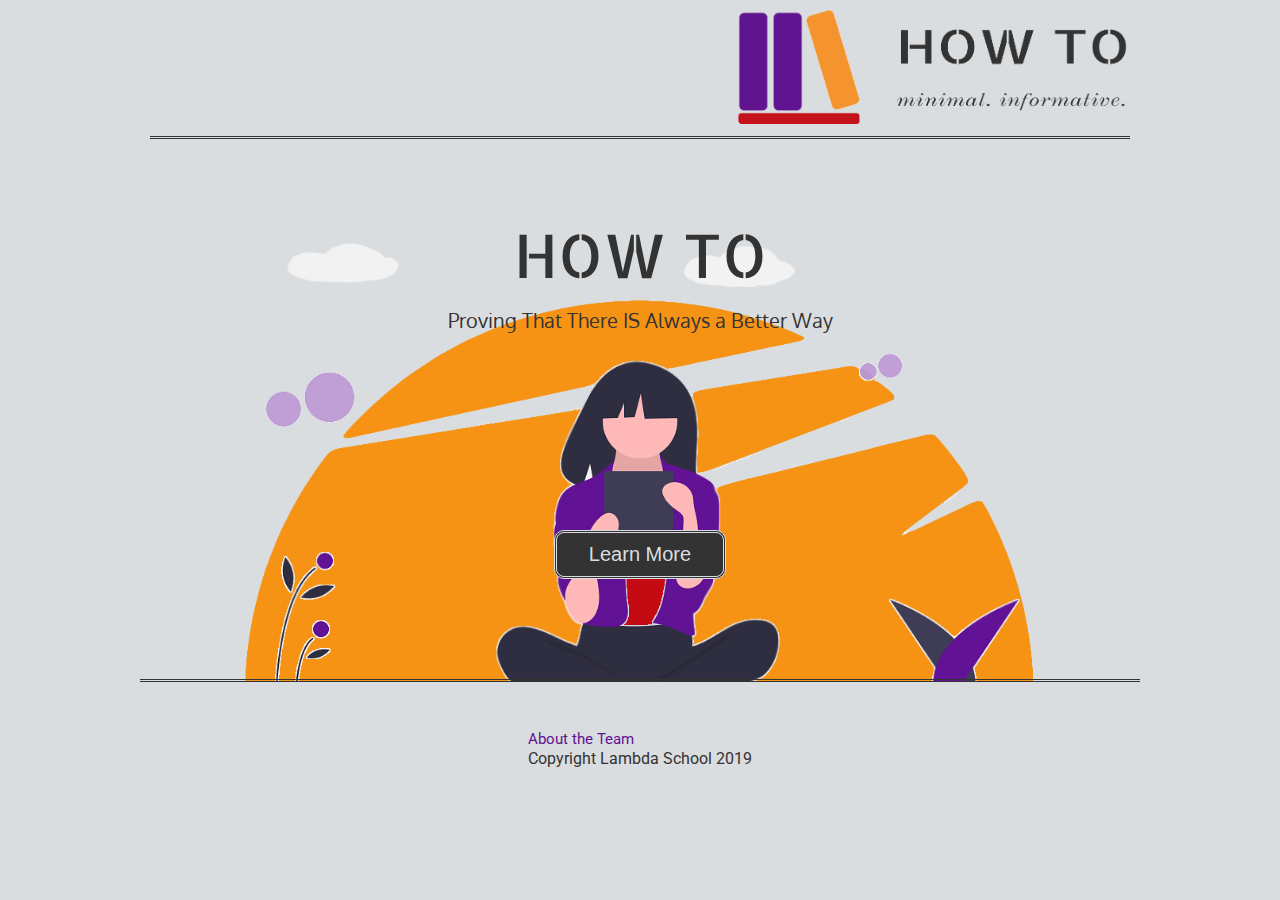
==== commit daa65c97: "Adjusted some classes and styling" ====
--- a/index.html
+++ b/index.html
@@ -23,7 +23,7 @@
     <body>
         <div class="container">
                 <header>
-                    <div class="nav-opener">
+                    <div class="nav-opener non-nav">
                         <a href="index.html"><img class="logo" src="Assets/HowTo Logo.png" alt="Header Logo"></a>
                         <div class="header-icons">
                         <div id="shown-icon">
@@ -37,8 +37,8 @@
                         <a class="nav-link about-link" href="about.html">About</a>
                         <a class="nav-link log-in-link button" href="https://tender-lamarr-7c3eda.netlify.com/">Log In</a>
                     </nav>
-                </header>  
-                <div class="cta-body">
+                </header>
+                <div class="cta-body non-nav">
                     <div class="cta-content">
                         <h1>HOW TO</h1>
                         <h3>Proving That There IS Always a Better Way</h3>
@@ -87,8 +87,10 @@
                     </div>
                 </section>
                 <footer>
+                    <div class="non-nav">
                     <a class="footer-link" href="about.html">About the Team</a>
                     <p>Copyright Lambda School 2019</p>
+                    </div>
                 </footer>
         </div>
     </body>
--- a/CSS/index.css
+++ b/CSS/index.css
@@ -219,6 +219,10 @@
   padding-bottom: 20px;
   border-bottom: 1px solid #333333;
 }
+.container .main-content--open .info h2,
+.container .main-content--open .info p {
+  text-align: center;
+}
 @media (min-width: 800px) {
   .container .main-content--open .info {
     display: flex;
@@ -237,10 +241,6 @@
   .container .main-content--open .find,
   .container .main-content--open .share {
     flex-direction: row-reverse;
-  }
-  .container .main-content--open h2,
-  .container .main-content--open p {
-    text-align: center;
   }
 }
 .container {
@@ -284,6 +284,7 @@
 }
 .container .team-list h2 {
   text-align: center;
+  padding-top: 0px;
   padding-bottom: 20px;
   border-bottom: 3px double #333333;
   margin-bottom: 10px;
@@ -356,6 +357,7 @@
 @media (min-width: 800px) {
   .container .team-list .andy-profile {
     border-bottom: 1px solid #333333;
+    padding-bottom: 21px;
   }
 }
 header {
@@ -460,10 +462,12 @@
   margin: 0 auto;
   text-decoration: none;
   font-size: 2rem;
+  font-family: 'Allerta Stencil', sans-serif;
   padding-top: 10px;
   padding-bottom: 10px;
   border-bottom: 3px double #333333;
   transition: opacity 0.5s linear;
+  color: #621295;
 }
 header nav .nav-link--open {
   opacity: 1;
